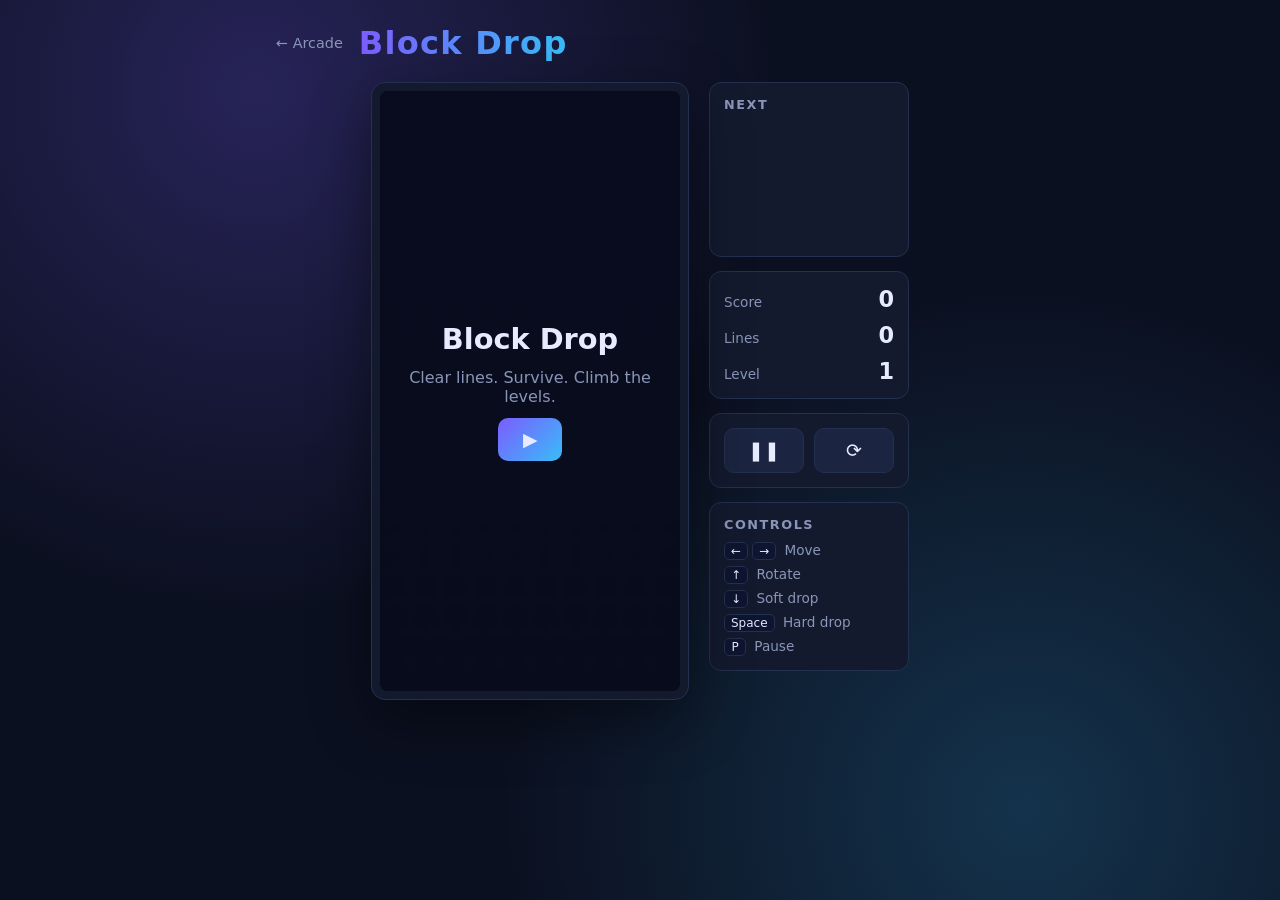
==== block-drop/index.html @ beb29ceb "Add Block Drop and Merge 2048 games Add an arcade landing page and two browser games with no build s" ====
<!doctype html>
<html lang="en">
<head>
  <meta charset="utf-8">
  <meta name="viewport" content="width=device-width, initial-scale=1">
  <title>Block Drop</title>
  <link rel="stylesheet" href="style.css">
</head>
<body>
  <main class="app">
    <header class="app-header">
      <a class="back" href="../index.html">&larr; Arcade</a>
      <h1>Block Drop</h1>
    </header>

    <div class="layout">
      <div class="board-wrap">
        <canvas id="board"></canvas>
        <div id="overlay" class="overlay">
          <h2 id="overlay-title">Block Drop</h2>
          <p id="overlay-text">Clear lines. Survive. Climb the levels.</p>
          <button id="start-btn" class="btn primary icon">&#9654;</button>
        </div>
      </div>

      <aside class="panel">
        <section class="card">
          <h3>Next</h3>
          <canvas id="next" width="120" height="120"></canvas>
        </section>

        <section class="card stats">
          <div><span class="label">Score</span><span id="score" class="value">0</span></div>
          <div><span class="label">Lines</span><span id="lines" class="value">0</span></div>
          <div><span class="label">Level</span><span id="level" class="value">1</span></div>
        </section>

        <section class="card controls">
          <button id="pause-btn" class="btn icon">&#10074;&#10074;</button>
          <button id="restart-btn" class="btn icon">&#10227;</button>
        </section>

        <section class="card help">
          <h3>Controls</h3>
          <ul>
            <li><kbd>&larr;</kbd><kbd>&rarr;</kbd> Move</li>
            <li><kbd>&uarr;</kbd> Rotate</li>
            <li><kbd>&darr;</kbd> Soft drop</li>
            <li><kbd>Space</kbd> Hard drop</li>
            <li><kbd>P</kbd> Pause</li>
          </ul>
        </section>
      </aside>
    </div>
  </main>

  <script src="game.js"></script>
</body>
</html>
---- block-drop/style.css ----
:root {
  --bg: #0b1020;
  --panel: #131a2e;
  --panel-border: #23304f;
  --text: #e6ebff;
  --muted: #8a96b8;
  --accent: #7c5cff;
  --accent-2: #38bdf8;
}

* {
  box-sizing: border-box;
}

body {
  margin: 0;
  min-height: 100vh;
  font-family: "Segoe UI", system-ui, -apple-system, sans-serif;
  color: var(--text);
  background:
    radial-gradient(circle at 20% 10%, rgba(124, 92, 255, 0.25), transparent 40%),
    radial-gradient(circle at 80% 90%, rgba(56, 189, 248, 0.2), transparent 40%),
    var(--bg);
}

.app {
  max-width: 760px;
  margin: 0 auto;
  padding: 24px 16px 48px;
}

.app-header {
  display: flex;
  align-items: center;
  gap: 16px;
  margin-bottom: 20px;
}

.app-header h1 {
  margin: 0;
  font-size: 2rem;
  letter-spacing: 0.04em;
  background: linear-gradient(90deg, var(--accent), var(--accent-2));
  -webkit-background-clip: text;
  background-clip: text;
  color: transparent;
}

.back {
  color: var(--muted);
  text-decoration: none;
  font-size: 0.9rem;
}

.back:hover {
  color: var(--text);
}

.layout {
  display: flex;
  gap: 20px;
  align-items: flex-start;
  flex-wrap: wrap;
  justify-content: center;
}

.board-wrap {
  position: relative;
  border-radius: 14px;
  padding: 8px;
  background: var(--panel);
  border: 1px solid var(--panel-border);
  box-shadow: 0 20px 60px rgba(0, 0, 0, 0.45);
}

#board {
  display: block;
  width: 300px;
  height: 600px;
  border-radius: 8px;
  background: linear-gradient(180deg, #0e1530, #0a0f22);
}

.overlay {
  position: absolute;
  inset: 8px;
  display: flex;
  flex-direction: column;
  align-items: center;
  justify-content: center;
  gap: 12px;
  border-radius: 8px;
  text-align: center;
  background: rgba(8, 12, 28, 0.82);
  backdrop-filter: blur(4px);
}

.overlay.hidden {
  display: none;
}

.overlay h2 {
  margin: 0;
  font-size: 1.8rem;
}

.overlay p {
  margin: 0 24px;
  color: var(--muted);
}

.panel {
  display: flex;
  flex-direction: column;
  gap: 14px;
  width: 200px;
}

.card {
  padding: 14px;
  border-radius: 12px;
  background: var(--panel);
  border: 1px solid var(--panel-border);
}

.card h3 {
  margin: 0 0 10px;
  font-size: 0.8rem;
  text-transform: uppercase;
  letter-spacing: 0.12em;
  color: var(--muted);
}

#next {
  display: block;
  margin: 0 auto;
}

.stats {
  display: grid;
  gap: 10px;
}

.stats div {
  display: flex;
  justify-content: space-between;
  align-items: baseline;
}

.label {
  color: var(--muted);
  font-size: 0.85rem;
}

.value {
  font-size: 1.4rem;
  font-weight: 700;
  font-variant-numeric: tabular-nums;
}

.controls {
  display: flex;
  gap: 10px;
}

.btn {
  flex: 1;
  padding: 10px 14px;
  border: 1px solid var(--panel-border);
  border-radius: 10px;
  background: #1b2440;
  color: var(--text);
  font-size: 1rem;
  cursor: pointer;
  transition: transform 0.08s ease, background 0.2s ease;
}

.btn:hover {
  background: #232e52;
}

.btn:active {
  transform: scale(0.96);
}

.btn.primary {
  flex: none;
  min-width: 64px;
  border: none;
  background: linear-gradient(135deg, var(--accent), var(--accent-2));
}

.btn.icon {
  font-size: 1.2rem;
}

.help ul {
  margin: 0;
  padding: 0;
  list-style: none;
  display: grid;
  gap: 6px;
  font-size: 0.85rem;
  color: var(--muted);
}

kbd {
  display: inline-block;
  min-width: 22px;
  margin-right: 4px;
  padding: 1px 6px;
  border-radius: 5px;
  border: 1px solid var(--panel-border);
  background: #0e1530;
  color: var(--text);
  font-family: inherit;
  font-size: 0.75rem;
  text-align: center;
}
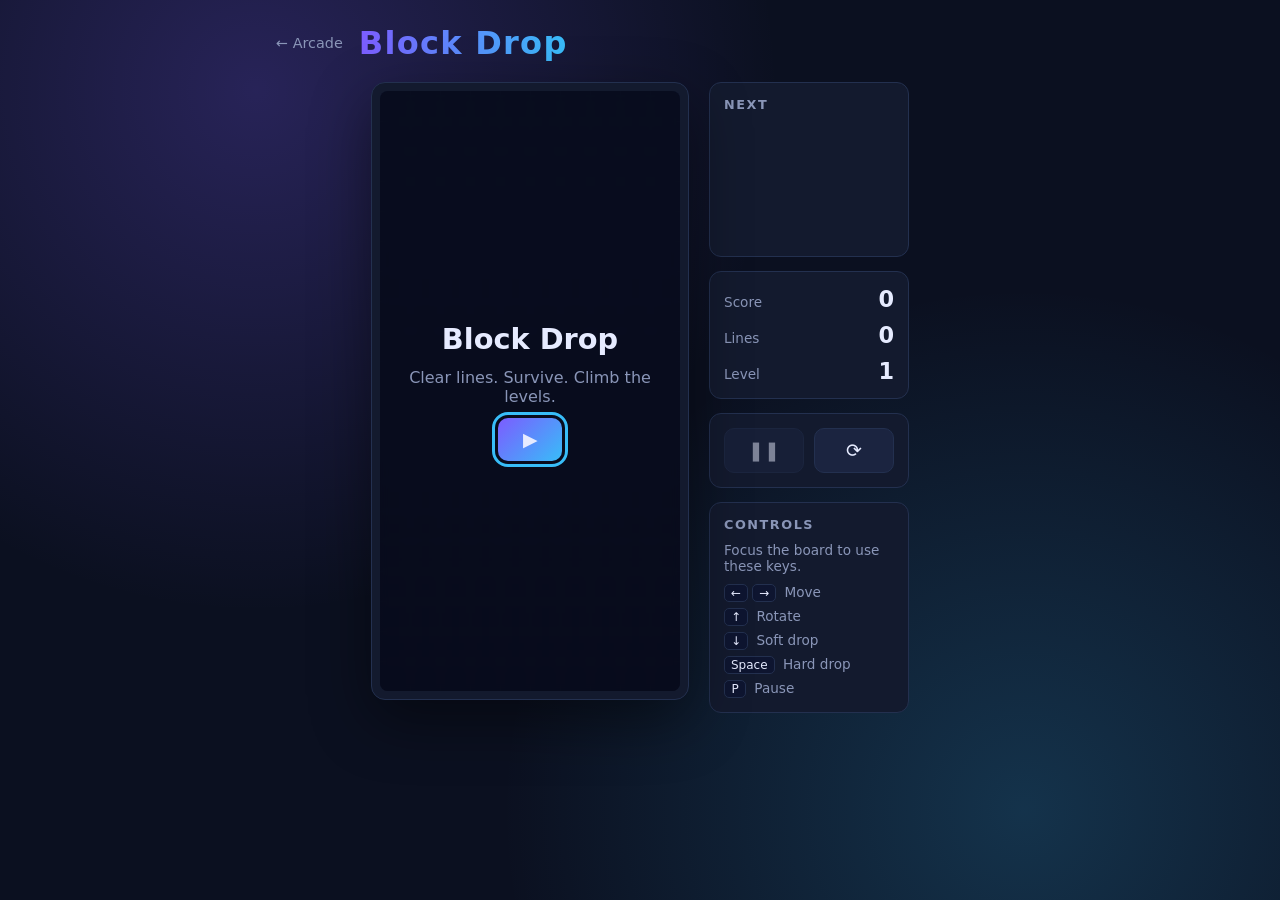
==== commit 7957d8ff: "Fix Block Drop high-DPI rendering and screen-reader accessibility Co-authored-by: Copilot <223556219" ====
--- a/block-drop/index.html
+++ b/block-drop/index.html
@@ -15,33 +15,36 @@
 
     <div class="layout">
       <div class="board-wrap">
-        <canvas id="board"></canvas>
-        <div id="overlay" class="overlay">
+        <canvas id="board" role="img" aria-label="Block Drop game board" aria-describedby="controls-help" tabindex="0">
+          Falling blocks on a 10-column, 20-row board.
+        </canvas>
+        <div id="overlay" class="overlay" role="dialog" aria-labelledby="overlay-title" aria-describedby="overlay-text">
           <h2 id="overlay-title">Block Drop</h2>
           <p id="overlay-text">Clear lines. Survive. Climb the levels.</p>
-          <button id="start-btn" class="btn primary icon">&#9654;</button>
+          <button id="start-btn" class="btn primary icon" aria-label="Start game">&#9654;</button>
         </div>
       </div>
 
       <aside class="panel">
         <section class="card">
           <h3>Next</h3>
-          <canvas id="next" width="120" height="120"></canvas>
+          <canvas id="next" width="120" height="120" role="img" aria-label="Next piece: start a game to see the preview"></canvas>
         </section>
 
-        <section class="card stats">
+        <section class="card stats" role="status" aria-label="Game statistics" aria-live="polite" aria-atomic="true">
           <div><span class="label">Score</span><span id="score" class="value">0</span></div>
           <div><span class="label">Lines</span><span id="lines" class="value">0</span></div>
           <div><span class="label">Level</span><span id="level" class="value">1</span></div>
         </section>
 
         <section class="card controls">
-          <button id="pause-btn" class="btn icon">&#10074;&#10074;</button>
-          <button id="restart-btn" class="btn icon">&#10227;</button>
+          <button id="pause-btn" class="btn icon" aria-label="Pause game" disabled>&#10074;&#10074;</button>
+          <button id="restart-btn" class="btn icon" aria-label="Restart game">&#10227;</button>
         </section>
 
-        <section class="card help">
+        <section id="controls-help" class="card help">
           <h3>Controls</h3>
+          <p>Focus the board to use these keys.</p>
           <ul>
             <li><kbd>&larr;</kbd><kbd>&rarr;</kbd> Move</li>
             <li><kbd>&uarr;</kbd> Rotate</li>
--- a/block-drop/style.css
+++ b/block-drop/style.css
@@ -183,6 +183,17 @@
   transform: scale(0.96);
 }
 
+.btn:focus-visible,
+#board:focus-visible {
+  outline: 3px solid var(--accent-2);
+  outline-offset: 3px;
+}
+
+.btn:disabled {
+  opacity: 0.5;
+  cursor: not-allowed;
+}
+
 .btn.primary {
   flex: none;
   min-width: 64px;
@@ -202,6 +213,12 @@
   gap: 6px;
   font-size: 0.85rem;
   color: var(--muted);
+}
+
+.help p {
+  margin: 0 0 10px;
+  color: var(--muted);
+  font-size: 0.85rem;
 }
 
 kbd {
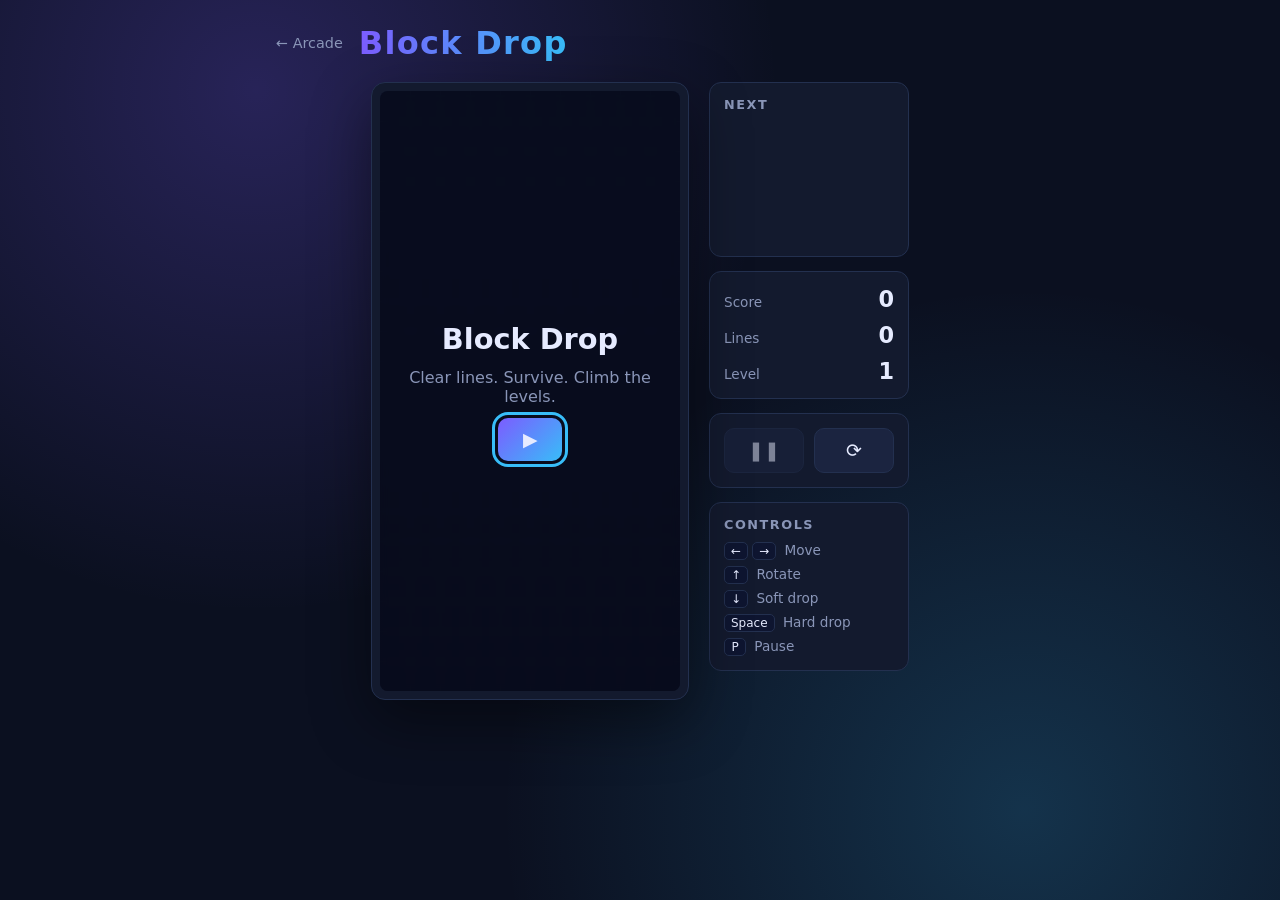
==== commit e0b83512: "Fix Block Drop particles, high-DPI rendering, and accessibility Fixes #9, #10, and #11.  Co-authored" ====
--- a/block-drop/index.html
+++ b/block-drop/index.html
@@ -15,9 +15,7 @@
 
     <div class="layout">
       <div class="board-wrap">
-        <canvas id="board" role="img" aria-label="Block Drop game board" aria-describedby="controls-help" tabindex="0">
-          Falling blocks on a 10-column, 20-row board.
-        </canvas>
+        <canvas id="board" role="img" aria-label="Block Drop game board" aria-describedby="game-controls" tabindex="0"></canvas>
         <div id="overlay" class="overlay" role="dialog" aria-labelledby="overlay-title" aria-describedby="overlay-text">
           <h2 id="overlay-title">Block Drop</h2>
           <p id="overlay-text">Clear lines. Survive. Climb the levels.</p>
@@ -28,10 +26,10 @@
       <aside class="panel">
         <section class="card">
           <h3>Next</h3>
-          <canvas id="next" width="120" height="120" role="img" aria-label="Next piece: start a game to see the preview"></canvas>
+          <canvas id="next" width="120" height="120" role="img" aria-label="Next piece preview"></canvas>
         </section>
 
-        <section class="card stats" role="status" aria-label="Game statistics" aria-live="polite" aria-atomic="true">
+        <section class="card stats" role="status" aria-live="polite" aria-atomic="true">
           <div><span class="label">Score</span><span id="score" class="value">0</span></div>
           <div><span class="label">Lines</span><span id="lines" class="value">0</span></div>
           <div><span class="label">Level</span><span id="level" class="value">1</span></div>
@@ -42,10 +40,9 @@
           <button id="restart-btn" class="btn icon" aria-label="Restart game">&#10227;</button>
         </section>
 
-        <section id="controls-help" class="card help">
+        <section class="card help">
           <h3>Controls</h3>
-          <p>Focus the board to use these keys.</p>
-          <ul>
+          <ul id="game-controls">
             <li><kbd>&larr;</kbd><kbd>&rarr;</kbd> Move</li>
             <li><kbd>&uarr;</kbd> Rotate</li>
             <li><kbd>&darr;</kbd> Soft drop</li>
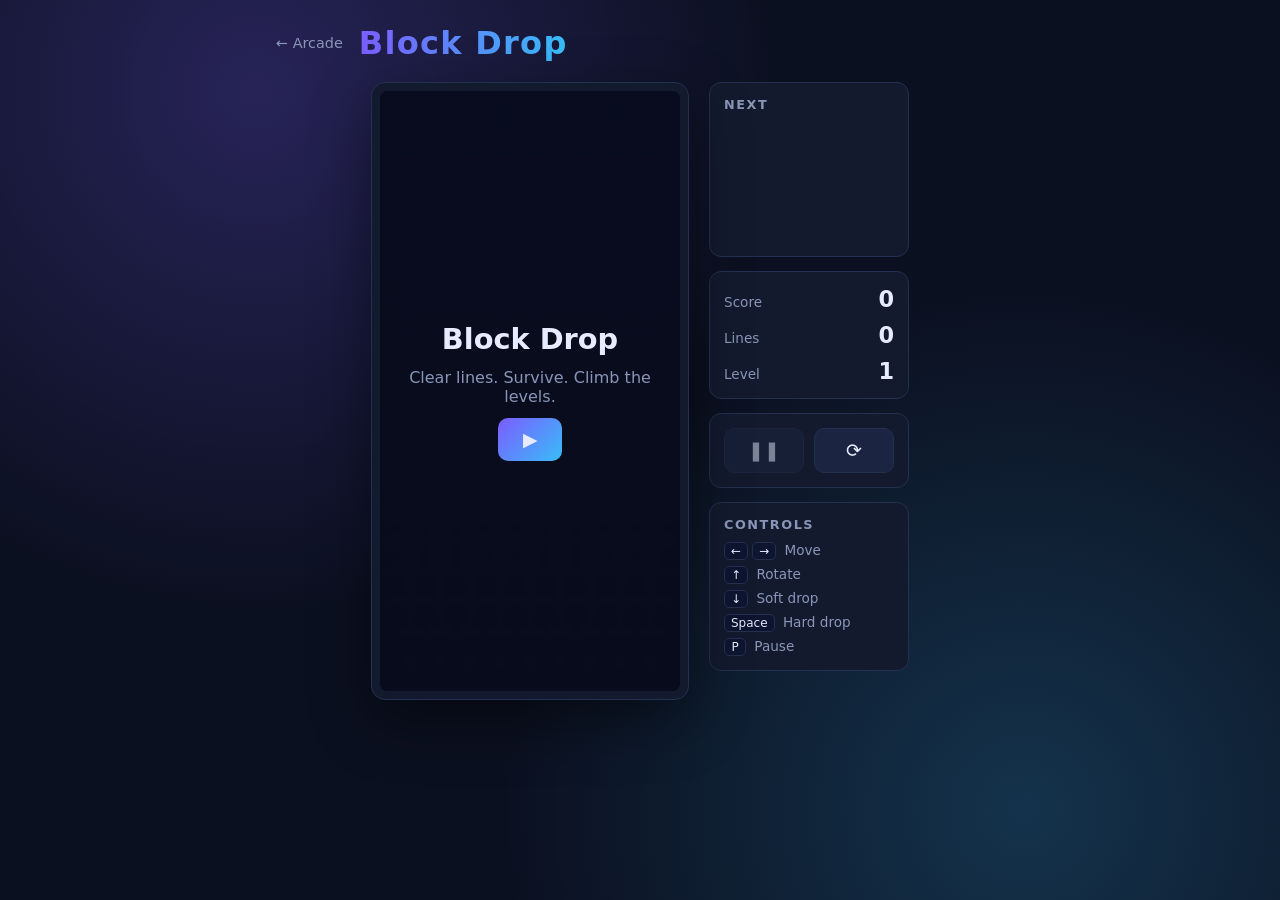
==== commit 20500314: "Fix high-DPI rendering, game accessibility, and 2048 win detection Scale Block Drop canvases and cac" ====
--- a/block-drop/index.html
+++ b/block-drop/index.html
@@ -15,8 +15,10 @@
 
     <div class="layout">
       <div class="board-wrap">
-        <canvas id="board" role="img" aria-label="Block Drop game board" aria-describedby="game-controls" tabindex="0"></canvas>
-        <div id="overlay" class="overlay" role="dialog" aria-labelledby="overlay-title" aria-describedby="overlay-text">
+        <canvas id="board" role="img" aria-label="Block Drop game board"
+          aria-describedby="game-controls" tabindex="0">Falling-blocks game board.</canvas>
+        <div id="overlay" class="overlay" role="dialog"
+          aria-labelledby="overlay-title" aria-describedby="overlay-text">
           <h2 id="overlay-title">Block Drop</h2>
           <p id="overlay-text">Clear lines. Survive. Climb the levels.</p>
           <button id="start-btn" class="btn primary icon" aria-label="Start game">&#9654;</button>
@@ -26,7 +28,8 @@
       <aside class="panel">
         <section class="card">
           <h3>Next</h3>
-          <canvas id="next" width="120" height="120" role="img" aria-label="Next piece preview"></canvas>
+          <canvas id="next" width="120" height="120" role="img"
+            aria-label="Next piece: start a game to see the preview"></canvas>
         </section>
 
         <section class="card stats" role="status" aria-live="polite" aria-atomic="true">
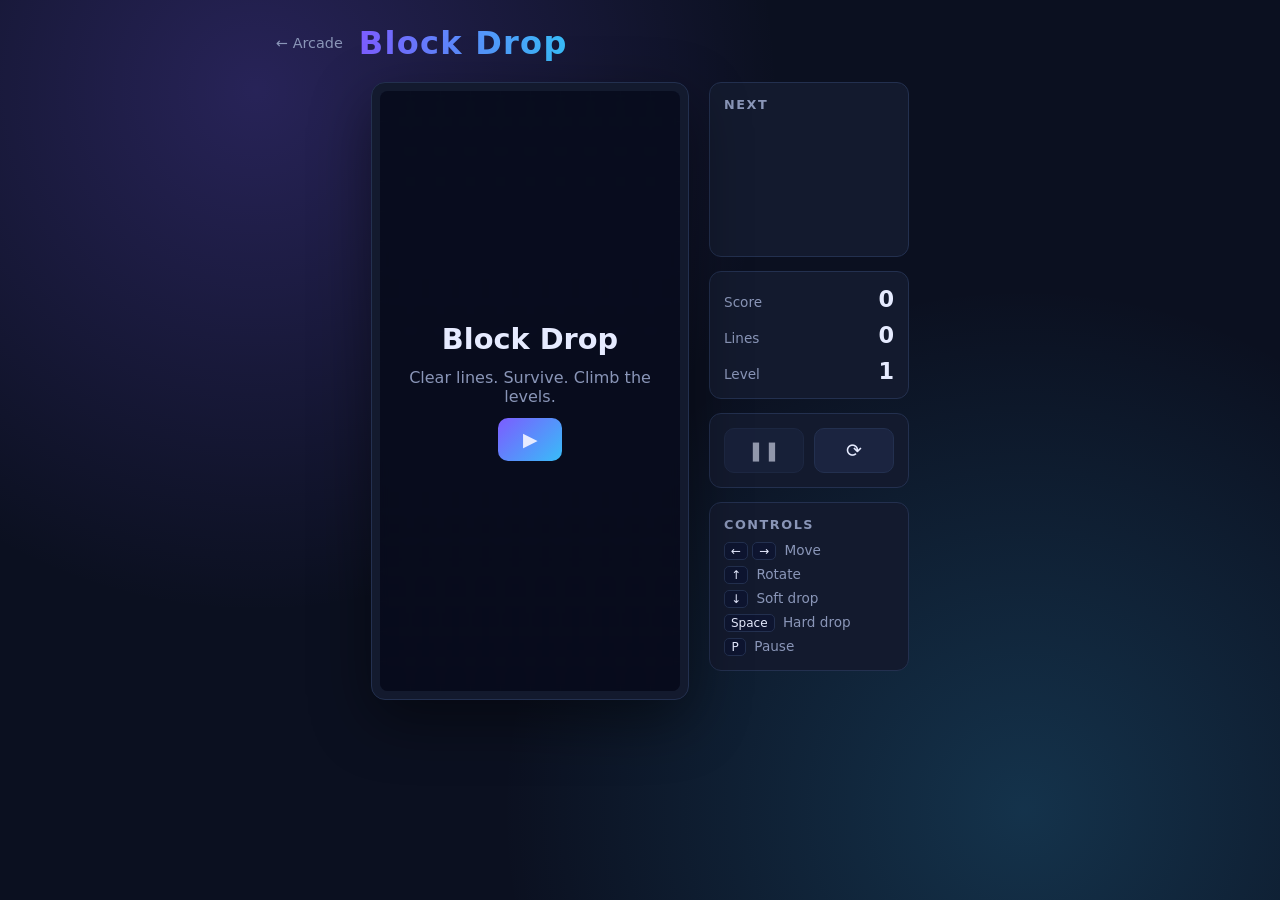
==== commit a45cf07f: "Fix Block Drop screen-reader controls and game announcements Name controls and canvases, announce ch" ====
--- a/block-drop/index.html
+++ b/block-drop/index.html
@@ -15,10 +15,8 @@
 
     <div class="layout">
       <div class="board-wrap">
-        <canvas id="board" role="img" aria-label="Block Drop game board"
-          aria-describedby="game-controls" tabindex="0">Falling-blocks game board.</canvas>
-        <div id="overlay" class="overlay" role="dialog"
-          aria-labelledby="overlay-title" aria-describedby="overlay-text">
+        <canvas id="board" role="img" aria-label="Block Drop game board" aria-describedby="game-controls" tabindex="0">The Block Drop game board.</canvas>
+        <div id="overlay" class="overlay" role="dialog" aria-labelledby="overlay-title" aria-describedby="overlay-text">
           <h2 id="overlay-title">Block Drop</h2>
           <p id="overlay-text">Clear lines. Survive. Climb the levels.</p>
           <button id="start-btn" class="btn primary icon" aria-label="Start game">&#9654;</button>
@@ -28,8 +26,7 @@
       <aside class="panel">
         <section class="card">
           <h3>Next</h3>
-          <canvas id="next" width="120" height="120" role="img"
-            aria-label="Next piece: start a game to see the preview"></canvas>
+          <canvas id="next" width="120" height="120" role="img" aria-label="Next piece preview">The next piece preview.</canvas>
         </section>
 
         <section class="card stats" role="status" aria-live="polite" aria-atomic="true">
--- a/block-drop/style.css
+++ b/block-drop/style.css
@@ -183,15 +183,14 @@
   transform: scale(0.96);
 }
 
-.btn:focus-visible,
-#board:focus-visible {
+.btn:focus-visible, .back:focus-visible, #board:focus-visible {
   outline: 3px solid var(--accent-2);
-  outline-offset: 3px;
+  outline-offset: 4px;
 }
 
 .btn:disabled {
-  opacity: 0.5;
-  cursor: not-allowed;
+  opacity: 0.6;
+  cursor: default;
 }
 
 .btn.primary {
@@ -213,12 +212,6 @@
   gap: 6px;
   font-size: 0.85rem;
   color: var(--muted);
-}
-
-.help p {
-  margin: 0 0 10px;
-  color: var(--muted);
-  font-size: 0.85rem;
 }
 
 kbd {
